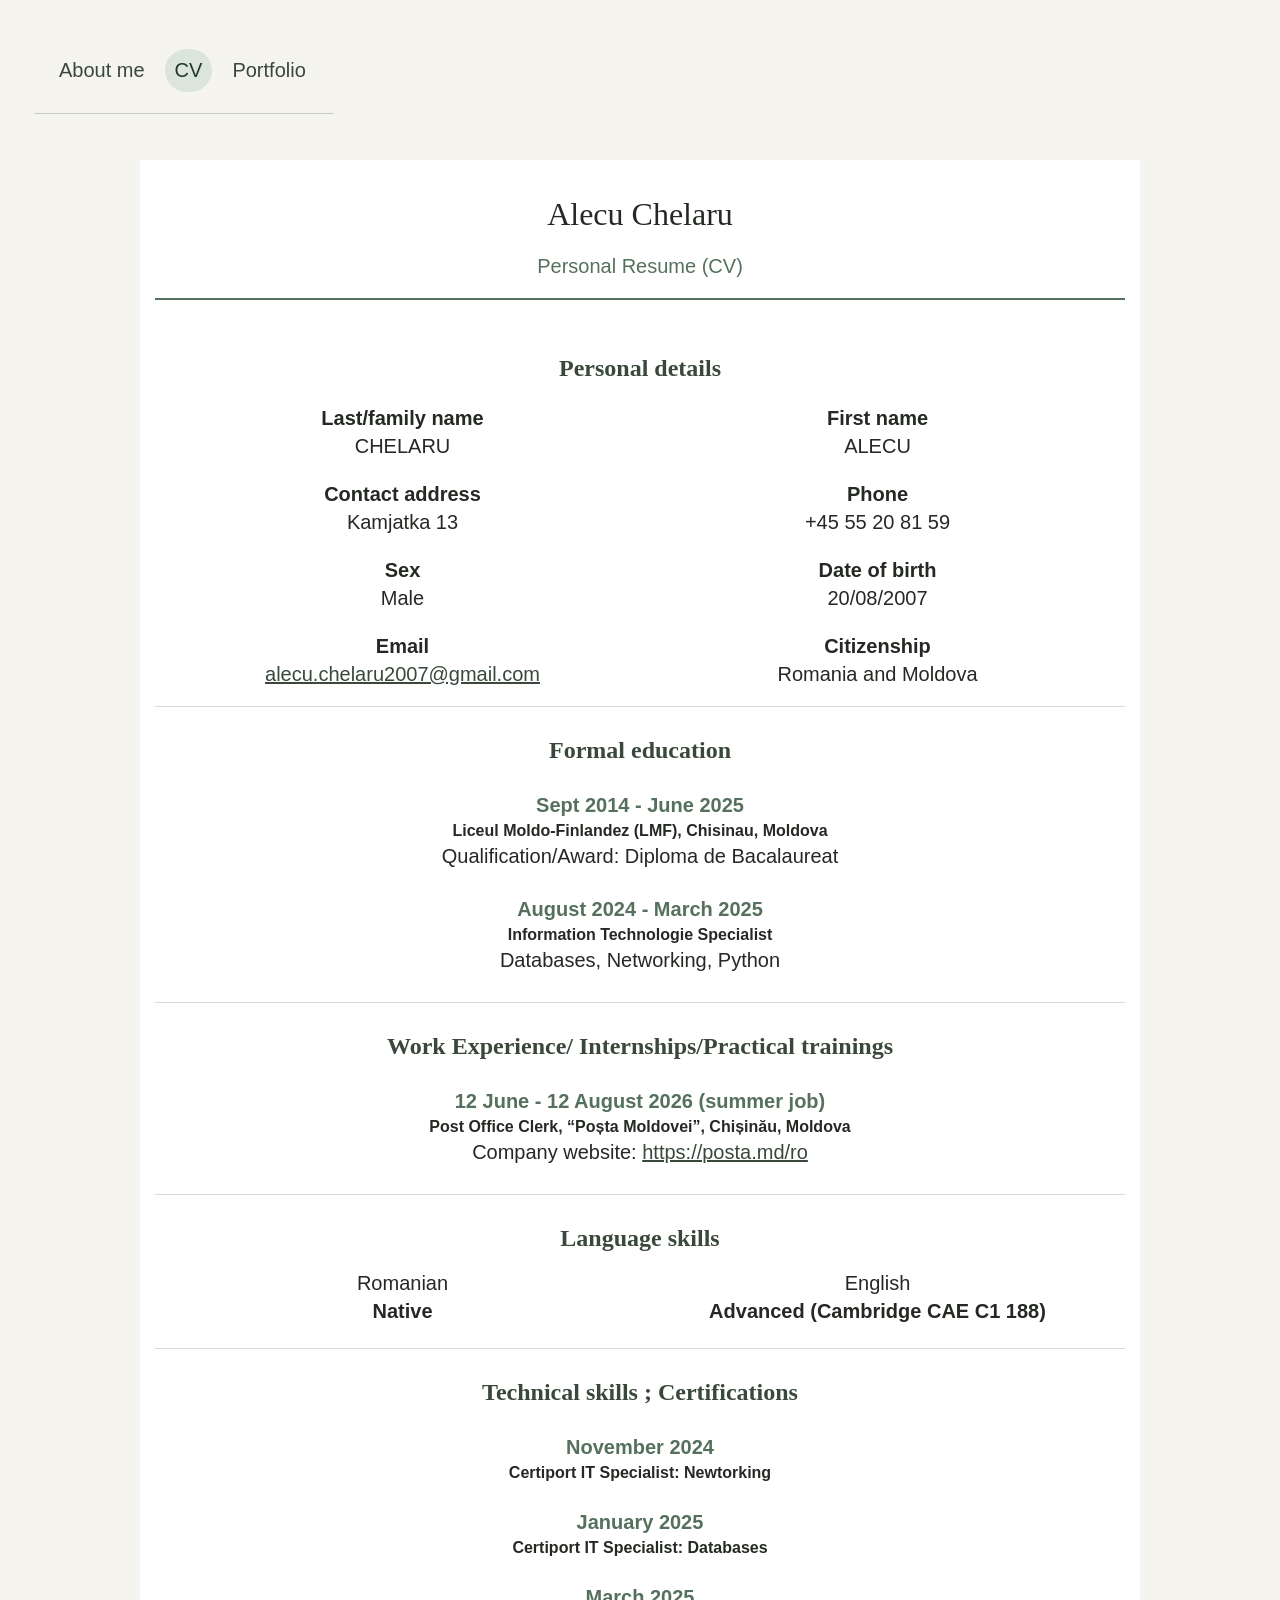
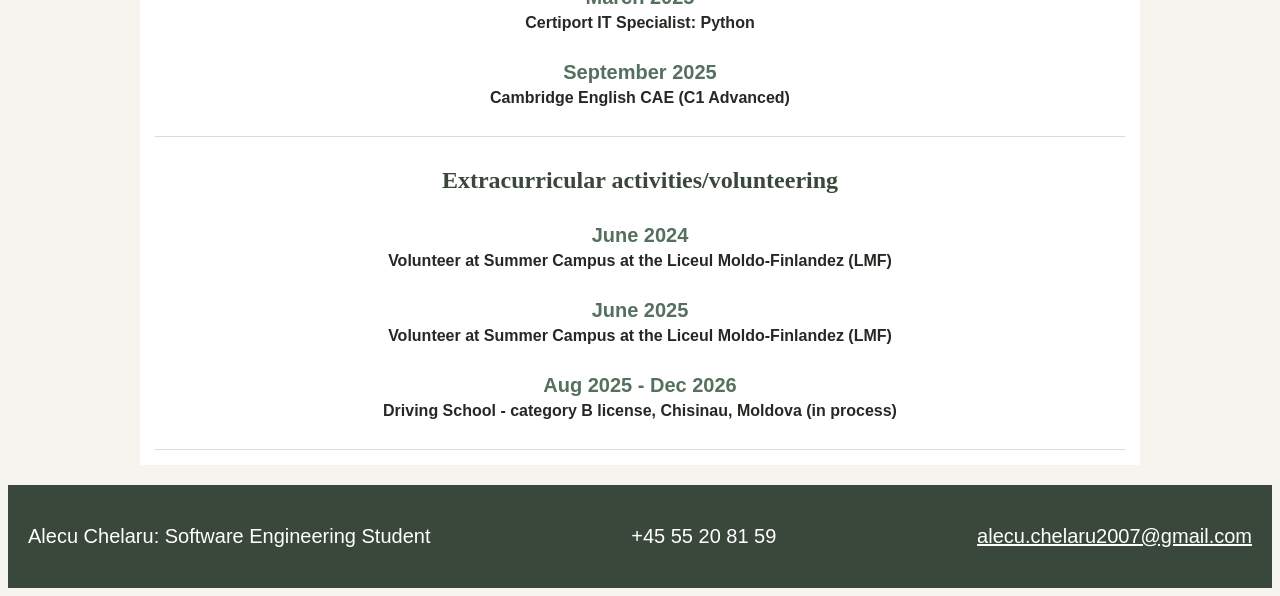
==== cv.html @ 6afb0809 "Add files via upload" ====
<!DOCTYPE html>
<html lang="en">

<head>
    <meta charset="UTF-8">
    <meta name="viewport" content="width=device-width, initial-scale=1.0">
    <link rel="stylesheet" href="style.css">
    <title>Alecu's CV</title>
</head>

<body>

    <header class="siteHeader">
        <nav class="nav">
            <a href="about-me.html">About me</a>
            <a class="active" href="cv.html">CV</a>
            <a href="portofolio.html">Portfolio</a>
        </nav>
    </header>

    <main class="cvPage">

        <header class="cvTitle">
            <h1>Alecu Chelaru</h1>
            <p>Personal Resume (CV)</p>
        </header>

        <section class="cvSection">
            <h2 id="personalTitle">Personal details</h2>

            <div class="cvDetails">
                <p><span>Last/family name</span> CHELARU</p>
                <p><span>First name</span> ALECU</p>
                <p><span>Contact address</span> Kamjatka 13</p>
                <p><span>Phone</span> +45 55 20 81 59</p>
                <p><span>Sex</span> Male</p>
                <p><span>Date of birth</span> 20/08/2007</p>
                <p><span>Email</span> <a href="mailto:alecu.chelaru2007@gmail.com">alecu.chelaru2007@gmail.com</a></p>
                <p><span>Citizenship</span> Romania and Moldova</p>
                <!--i know i used span, something we have not learned, just from what i searched and from ive seen it does, it helps with 
                structuring also, from my understading, it does nothing on its own, but it helps me target specific parts of the text with CSS.-->
            </div>
        </section>

        <section class="cvSection" aria-labelledby="educationTitle">
            <h2 id="educationTitle">Formal education</h2>

            <article class="cvEntry">
                <p class="cvDate">Sept 2014 - June 2025</p>

                <div>
                    <h3>Liceul Moldo-Finlandez (LMF), Chisinau, Moldova</h3>
                    <p>Qualification/Award: Diploma de Bacalaureat</p>
                </div>
            </article>

            <article class="cvEntry">
                <p class="cvDate">August 2024 - March 2025</p>

                <div>
                    <h3>Information Technologie Specialist</h3>
                    <p>Databases, Networking, Python</p>
                </div>
            </article>
        </section>

        <section class="cvSection" aria-labelledby="experienceTitle">
            <h2 id="experienceTitle">Work Experience/ Internships/Practical trainings</h2>

            <article class="cvEntry">
                <p class="cvDate">12 June - 12 August 2026 (summer job)</p>

                <div>
                    <h3>Post Office Clerk, “Poșta Moldovei”, Chișinău, Moldova</h3>
                    <p>Company website: <a href="https://posta.md/ro">https://posta.md/ro</a></p>
                </div>
            </article>
        </section>

        <section class="cvSection" aria-labelledby="languagesTitle">
            <h2 id="languagesTitle">Language skills</h2>

            <div class="cvDetails">
                <p>Romanian<span>Native</span></p>
                <p>English<span>Advanced (Cambridge CAE C1 188)</span></p>
            </div>
        </section>

        <section class="cvSection" aria-labelledby="certificationsTitle">
            <h2 id="certificationsTitle">Technical skills ; Certifications</h2>

            <article class="cvEntry">
                <p class="cvDate">November 2024</p>
                <div>
                    <h3>Certiport IT Specialist: Newtorking</h3>
                </div>
            </article>

            <article class="cvEntry">
                <p class="cvDate">January 2025</p>
                <div>
                    <h3>Certiport IT Specialist: Databases</h3>
                </div>
            </article>

            <article class="cvEntry">
                <p class="cvDate">March 2025</p>
                <div>
                    <h3>Certiport IT Specialist: Python</h3>
                </div>
            </article>

            <article class="cvEntry">
                <p class="cvDate">September 2025</p>
                <div>
                    <h3>Cambridge English CAE (C1 Advanced)</h3>
                </div>
            </article>
        </section>

        <section class="cvSection" aria-labelledby="activitiesTitle">
            <h2 id="activitiesTitle">Extracurricular activities/volunteering</h2>

            <article class="cvEntry">
                <p class="cvDate">June 2024</p>
                <div>
                    <h3>Volunteer at Summer Campus at the Liceul Moldo-Finlandez (LMF)</h3>
                </div>
            </article>

            <article class="cvEntry">
                <p class="cvDate">June 2025</p>
                <div>
                    <h3>Volunteer at Summer Campus at the Liceul Moldo-Finlandez (LMF)</h3>
                </div>
            </article>

            <article class="cvEntry">
                <p class="cvDate">Aug 2025 - Dec 2026</p>
                <div>
                    <h3>Driving School - category B license, Chisinau, Moldova (in process)</h3>
                </div>
            </article>
        </section>

    </main>

    <footer class="footer">
        <p>Alecu Chelaru: Software Engineering Student</p>
        <p>+45 55 20 81 59</p>
        <p>
            <a href="mailto:alecu.chelaru2007@gmail.com">
                alecu.chelaru2007@gmail.com
            </a>
        </p>
    </footer>

</body>
</html>

<!-- refrence: https://blog.markvincze.com/cv.html -->
---- style.css ----
body {
    background: #f5f4ef;
    color: #252923;
    font-family: Arial, sans-serif;
    font-size: 20px;
}

.siteHeader {
    padding: 25px;
}

.nav {
    display: flex;
    flex-wrap: wrap;
    max-width: 280px;
    padding: 10px;
    margin: 1px;
    border-bottom: 1px solid #c8ccc3;
    padding-bottom: 16px;
}

.nav a {
    padding: 10px;
    margin: 5px;
    border-radius: 70px;
    color: #39483b;
    text-decoration: none;
}

.nav a:hover {
    background-color: #dce5d9;
    color: #203a2a;
}

.nav a.active {
    background-color: #dce5d9;
    color: #203a2a;
}

.aboutPage {
    display: grid;
    grid-template-columns: 1.4fr 1.2fr;
    gap: 20px;
    width: auto;
    max-width: 1100px;
    margin: 15px;
}

.cvPage {
    box-sizing: border-box;
    width: 90%;
    max-width: 1000px;
    margin: 20px auto;
    padding: 15px;
    background-color: white;
    text-align: center;
}


.cvTitle {
    border-bottom: 2px solid #55715d;
    margin-bottom: 25px;
    padding-bottom: 15px;
}

.cvTitle h1 {
    color: #252923;
    font-family: Georgia, "Times New Roman", serif;
    font-size: 2rem;
    font-weight: 400;
}

.cvTitle p {
    margin: 5px;
    color: #55715d;
}

.cvSection {
    border-bottom: 1px solid #d8ddd6;
    padding: 15px;
}

.cvSection h2 {
    margin: 15px;
    color: #39483b;
    font-family: Georgia, "Times New Roman", serif;
    font-size: 1.5rem;
}

.cvSection h3 {
    margin: 4px;
    font-size: 1rem;
}

.cvSection p {
    margin: 5px;
}

.cvDetails {
    display: grid;
    grid-template-columns: 1fr 1fr;
    gap: 10px;
    justify-items: center;
}

.cvDetails span {
    display: block;
    padding: 5px;
    font-weight: bold;

}

@media (max-width: 600px) {
    .cvPage {
        width: 100%;
    }

    .cvDetails {
        gap: 5px;
        display: grid;
        grid-template-columns: 1fr;
    }

    .cvDetails p {
        margin: 5px;
    }

    .nav {
        justify-content: center;
        margin: 0 auto;
    }

    body {
  
        background: #f5f4ef;
        color: #252923;
        font-family: Arial, sans-serif;
        font-size: 17px;
    }
}

.cvEntry {
    display: block;
    padding: 10px;
}

.cvEntry>div {
    width: 100%;
}

.cvDate {
    font-weight: bold;
    color: #55715d;
}

.cvSection a {
    color: #39483b;
}

h2 {
    margin: 15px;
    font-size: 1rem;
}

.photo img {
    display: flex;
    width: 80%;
    height: 520px;
    border-radius: 100px;
    object-fit: cover;
}

@media (max-width: 600px) {
    .photo img {
        margin-top: 80px;
        width: 100%;
    }
}

.footer {
    display: flex;
    flex-wrap: wrap;
    justify-content: space-between;
    gap: 10px;
    padding: 20px;
    background-color: #39483b;
    color: white;
}

.footer a {
    color: white;
}
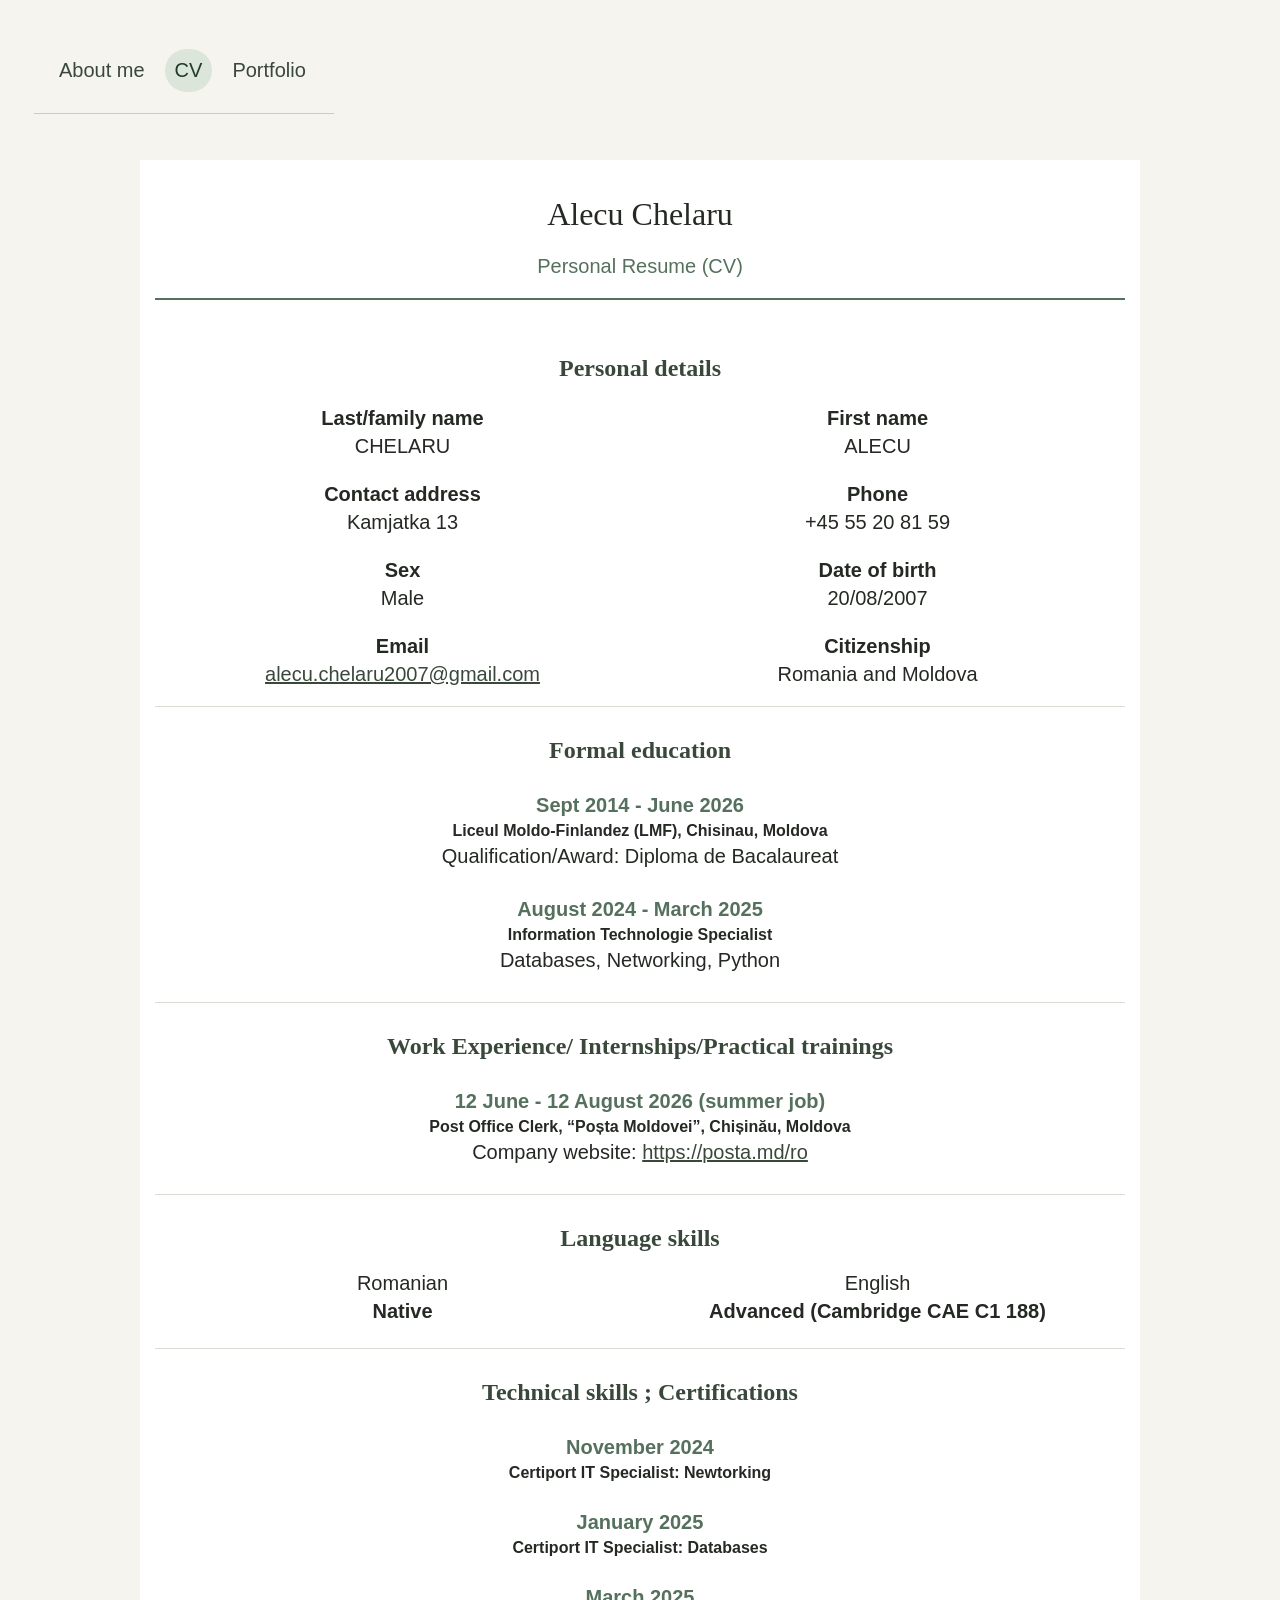
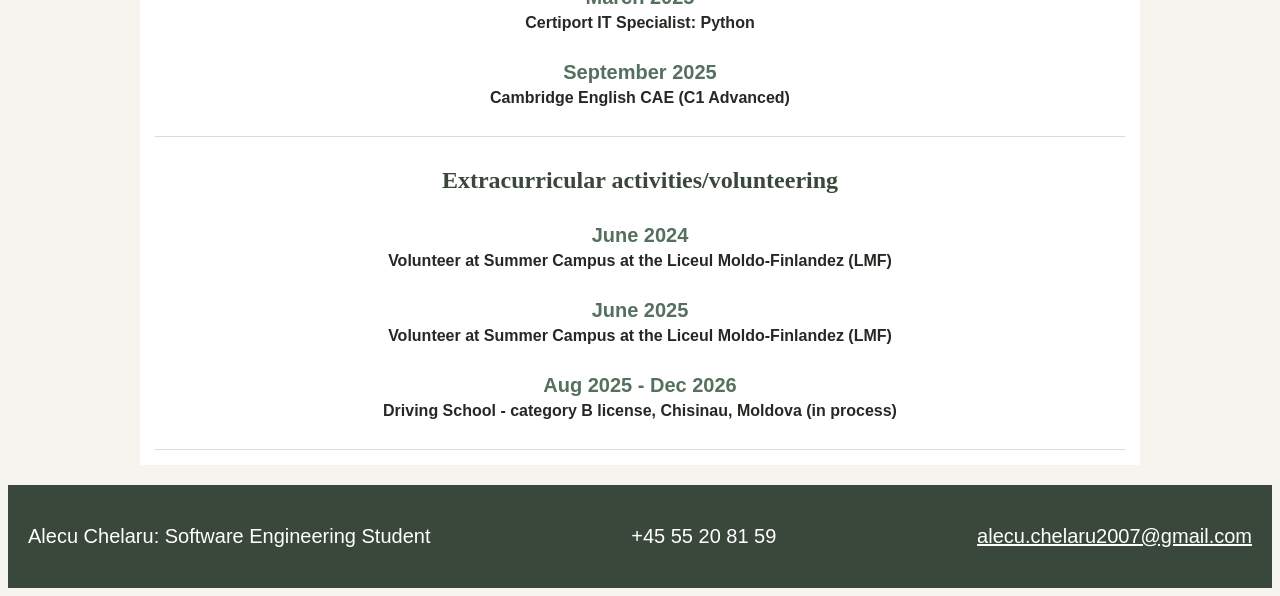
==== commit 0604824c: "123" ====
--- a/cv.html
+++ b/cv.html
@@ -46,7 +46,7 @@
             <h2 id="educationTitle">Formal education</h2>
 
             <article class="cvEntry">
-                <p class="cvDate">Sept 2014 - June 2025</p>
+                <p class="cvDate">Sept 2014 - June 2026</p>
 
                 <div>
                     <h3>Liceul Moldo-Finlandez (LMF), Chisinau, Moldova</h3>
@@ -156,6 +156,7 @@
     </footer>
 
 </body>
+
 </html>
 
 <!-- refrence: https://blog.markvincze.com/cv.html -->
--- a/style.css
+++ b/style.css
@@ -111,6 +111,19 @@
 }
 
 @media (max-width: 600px) {
+    .aboutPage {
+        display: flex;
+        flex-direction: column;
+    }
+
+    .aboutIntro {
+        order: 1;
+    }
+
+    .photoSection {
+        order: 2;
+    }
+
     .cvPage {
         width: 100%;
     }
@@ -131,7 +144,6 @@
     }
 
     body {
-  
         background: #f5f4ef;
         color: #252923;
         font-family: Arial, sans-serif;
@@ -172,12 +184,13 @@
 
 @media (max-width: 600px) {
     .photo img {
-        margin-top: 80px;
+        margin-top: 20px;
         width: 100%;
     }
 }
 
 .footer {
+    margin-top: auto;
     display: flex;
     flex-wrap: wrap;
     justify-content: space-between;
@@ -187,6 +200,87 @@
     color: white;
 }
 
+.portoPage {
+    max-width: 1000px;
+    margin: auto;
+    padding: 30px;
+}
+
+.portoTitle {
+    justify-content: center;
+    text-align: center;
+    margin-bottom: 40px;
+}
+
+.portoContent {
+    justify-content: center;
+    text-align: center;
+}
+
+.portoContent a {
+    text-decoration: none;
+
+}
+
+.portoSection {
+    display: flex;
+    flex-direction: column;
+    gap: 25px;
+}
+
+.portoEntry {
+    display: flex;
+    gap: 25px;
+    padding: 20px;
+    border: 1px solid #c8ccc3;
+    background: white;
+}
+
+.portoEntry img {
+    width: 250px;
+    height: 180px;
+    object-fit: cover;
+}
+
+.portoEntry img:hover {
+    height: 300px;
+    width: auto;
+}
+
+.portoContent a {
+    display: inline-block;
+    margin-top: 10px;
+}
+
+@media (max-width: 768px) {
+
+    .portoEntry {
+        flex-direction: column-reverse;
+    }
+
+    .portoEntry img {
+        width: 100%;
+        height: auto;
+    }
+
+    .portoEntry img:hover {
+        width: 100%;
+        height: auto;
+    }
+
+}
+
+@media (max-width: 375px) {
+    .portoPage {
+        padding: 15px;
+    }
+
+    .portoEntry {
+        padding: 15px;
+    }
+}
+
+
 .footer a {
     color: white;
 }
